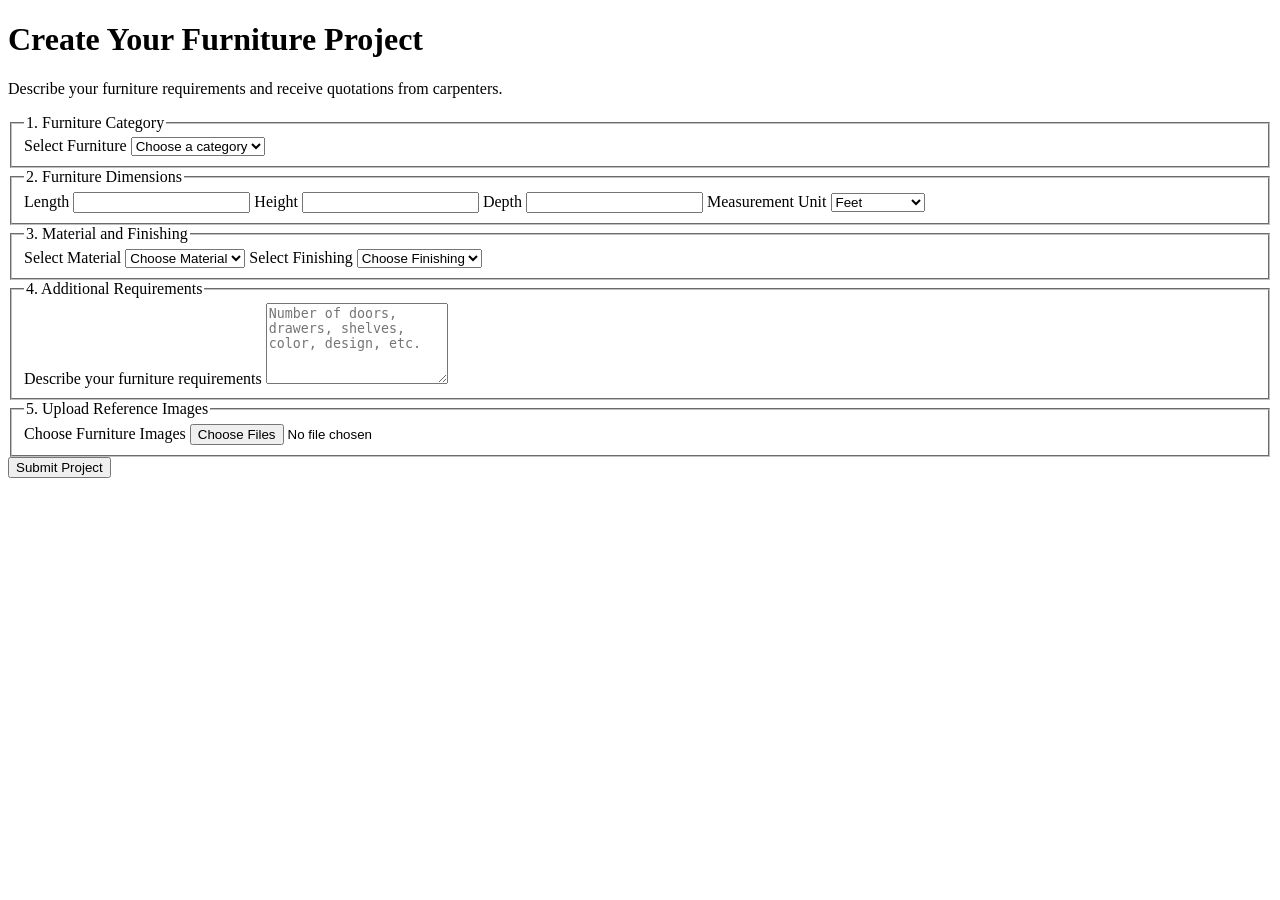
==== html/form.html @ 4b61f48a "form html" ====
<!DOCTYPE html>
<html lang="en">
<head>
    <meta charset="UTF-8">
    <meta name="viewport" content="width=device-width, initial-scale=1.0">
    <title>Create Furniture Project - CRAFTORA</title>
    <link rel="stylesheet" href="form.css">
</head>
<body>

    <main class="form-container">

        <h1>Create Your Furniture Project</h1>
        <p>Describe your furniture requirements and receive quotations from carpenters.</p>

        <form id="projectForm">

            <!-- 1. Furniture Category -->
            <fieldset>
                <legend>1. Furniture Category</legend>

                <label for="category">Select Furniture</label>
                <select id="category" name="category" required>
                    <option value="">Choose a category</option>
                    <option value="Wardrobe">Wardrobe</option>
                    <option value="Kitchen Cabinet">Kitchen Cabinet</option>
                    <option value="Study Table">Study Table</option>
                    <option value="TV Unit">TV Unit</option>
                    <option value="Bed">Bed</option>
                    <option value="Bookshelf">Bookshelf</option>
                    <option value="Other">Other</option>
                </select>
            </fieldset>

            <!-- 2. Dimensions -->
            <fieldset>
                <legend>2. Furniture Dimensions</legend>

                <label for="length">Length</label>
                <input type="number" id="length" name="length"
                       min="0.1" step="any" required>

                <label for="height">Height</label>
                <input type="number" id="height" name="height"
                       min="0.1" step="any" required>

                <label for="depth">Depth</label>
                <input type="number" id="depth" name="depth"
                       min="0.1" step="any" required>

                <label for="unit">Measurement Unit</label>
                <select id="unit" name="unit" required>
                    <option value="feet">Feet</option>
                    <option value="inches">Inches</option>
                    <option value="cm">Centimeters</option>
                </select>
            </fieldset>

            <!-- 3. Material and Finishing -->
            <fieldset>
                <legend>3. Material and Finishing</legend>

                <label for="material">Select Material</label>
                <select id="material" name="material" required>
                    <option value="">Choose Material</option>
                    <option value="MDF">MDF</option>
                    <option value="Plywood">Plywood</option>
                    <option value="Solid Wood">Solid Wood</option>
                    <option value="Chipboard">Chipboard</option>
                </select>

                <label for="finishing">Select Finishing</label>
                <select id="finishing" name="finishing" required>
                    <option value="">Choose Finishing</option>
                    <option value="Matte">Matte</option>
                    <option value="Glossy">Glossy</option>
                    <option value="Laminate">Laminate</option>
                    <option value="Polish">Polish</option>
                </select>
            </fieldset>

            <!-- 4. Additional Requirements -->
            <fieldset>
                <legend>4. Additional Requirements</legend>

                <label for="requirements">
                    Describe your furniture requirements
                </label>

                <textarea id="requirements" name="requirements"
                    rows="5"
                    placeholder="Number of doors, drawers, shelves, color, design, etc."
                    required></textarea>
            </fieldset>

            <!-- 5. Image Upload -->
            <fieldset>
                <legend>5. Upload Reference Images</legend>

                <label for="images">Choose Furniture Images</label>

                <input type="file" id="images" name="images"
                       accept="image/*" multiple>

                <div id="imagePreview"></div>
            </fieldset>

            <!-- 6. Submit -->
            <button type="submit">Submit Project</button>

            <p id="message"></p>

        </form>

    </main>

    <script src="form.js"></script>

</body>
</html>
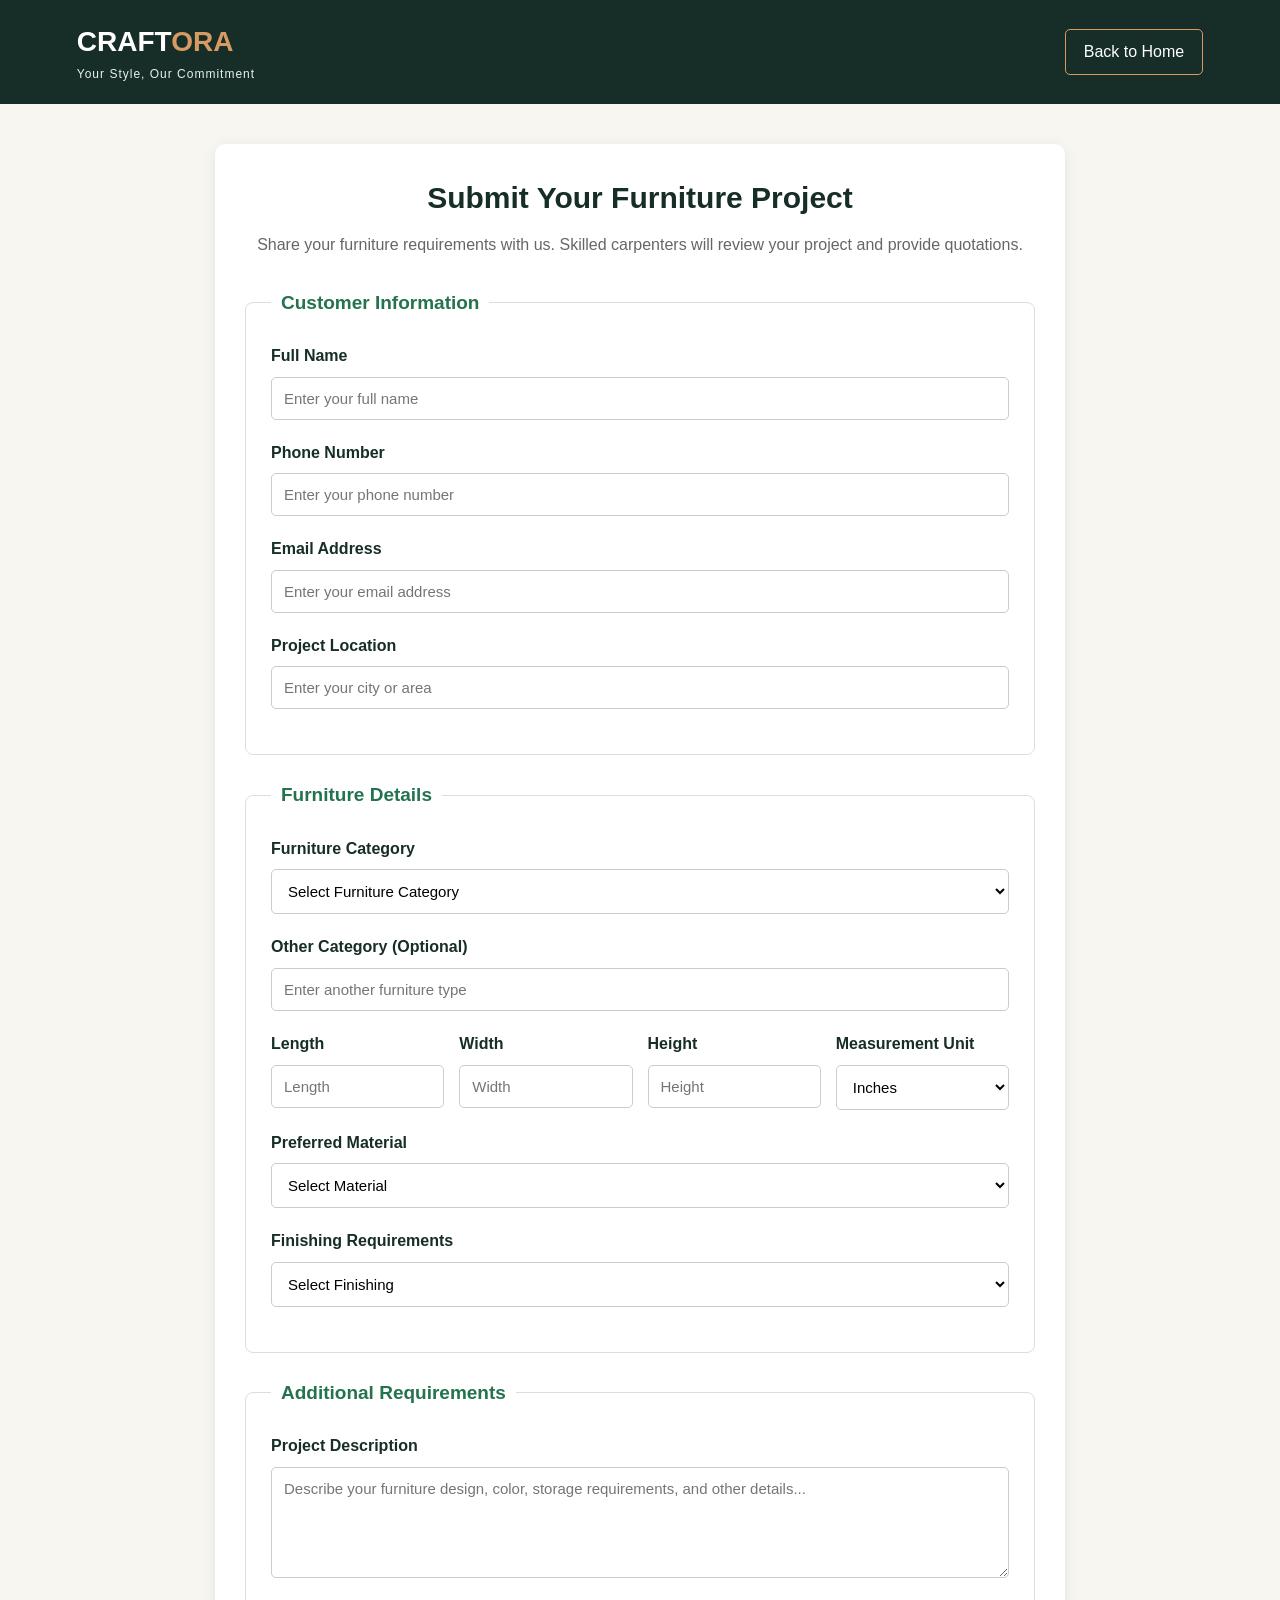
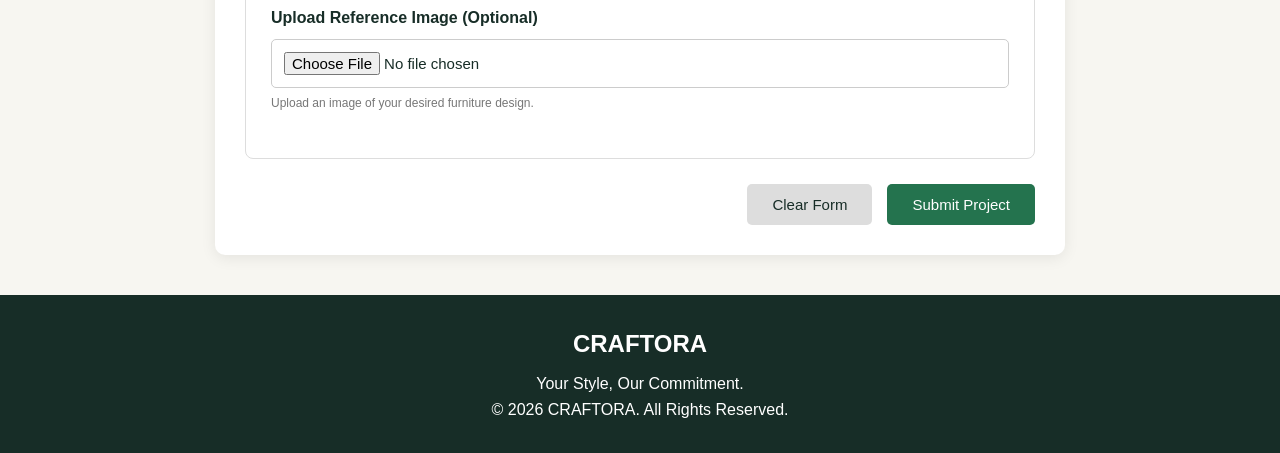
==== commit 8b2b48ee: "form html" ====
--- a/html/form.html
+++ b/html/form.html
@@ -1,121 +1,263 @@
 
 <!DOCTYPE html>
 <html lang="en">
+
 <head>
     <meta charset="UTF-8">
     <meta name="viewport" content="width=device-width, initial-scale=1.0">
-    <title>Create Furniture Project - CRAFTORA</title>
-    <link rel="stylesheet" href="form.css">
+
+    <title>Post a Project | CRAFTORA</title>
+
+    <!-- Link CSS -->
+    <link rel="stylesheet" href="../css/form.css">
 </head>
+
 <body>
 
+    <!-- HEADER -->
+    <header class="header">
+
+        <a href="../index.html" class="logo">
+            CRAFT<span>ORA</span>
+            <small>Your Style, Our Commitment</small>
+        </a>
+
+        <a href="../index.html" class="back-btn">Back to Home</a>
+
+    </header>
+
+    <!-- MAIN FORM SECTION -->
     <main class="form-container">
 
-        <h1>Create Your Furniture Project</h1>
-        <p>Describe your furniture requirements and receive quotations from carpenters.</p>
-
+        <div class="form-heading">
+            <h1>Submit Your Furniture Project</h1>
+
+            <p>
+                Share your furniture requirements with us.
+                Skilled carpenters will review your project
+                and provide quotations.
+            </p>
+        </div>
+
+        <!-- CUSTOMER PROJECT FORM -->
         <form id="projectForm">
 
-            <!-- 1. Furniture Category -->
+            <!-- CUSTOMER INFORMATION -->
             <fieldset>
-                <legend>1. Furniture Category</legend>
-
-                <label for="category">Select Furniture</label>
-                <select id="category" name="category" required>
-                    <option value="">Choose a category</option>
-                    <option value="Wardrobe">Wardrobe</option>
-                    <option value="Kitchen Cabinet">Kitchen Cabinet</option>
-                    <option value="Study Table">Study Table</option>
-                    <option value="TV Unit">TV Unit</option>
-                    <option value="Bed">Bed</option>
-                    <option value="Bookshelf">Bookshelf</option>
-                    <option value="Other">Other</option>
-                </select>
+
+                <legend>Customer Information</legend>
+
+                <div class="form-group">
+                    <label for="customerName">Full Name</label>
+                    <input
+                        type="text"
+                        id="customerName"
+                        name="customerName"
+                        placeholder="Enter your full name"
+                        required>
+                </div>
+
+                <div class="form-group">
+                    <label for="phone">Phone Number</label>
+                    <input
+                        type="tel"
+                        id="phone"
+                        name="phone"
+                        placeholder="Enter your phone number"
+                        required>
+                </div>
+
+                <div class="form-group">
+                    <label for="email">Email Address</label>
+                    <input
+                        type="email"
+                        id="email"
+                        name="email"
+                        placeholder="Enter your email address">
+                </div>
+
+                <div class="form-group">
+                    <label for="location">Project Location</label>
+                    <input
+                        type="text"
+                        id="location"
+                        name="location"
+                        placeholder="Enter your city or area"
+                        required>
+                </div>
+
             </fieldset>
 
-            <!-- 2. Dimensions -->
+            <!-- FURNITURE DETAILS -->
             <fieldset>
-                <legend>2. Furniture Dimensions</legend>
-
-                <label for="length">Length</label>
-                <input type="number" id="length" name="length"
-                       min="0.1" step="any" required>
-
-                <label for="height">Height</label>
-                <input type="number" id="height" name="height"
-                       min="0.1" step="any" required>
-
-                <label for="depth">Depth</label>
-                <input type="number" id="depth" name="depth"
-                       min="0.1" step="any" required>
-
-                <label for="unit">Measurement Unit</label>
-                <select id="unit" name="unit" required>
-                    <option value="feet">Feet</option>
-                    <option value="inches">Inches</option>
-                    <option value="cm">Centimeters</option>
-                </select>
+
+                <legend>Furniture Details</legend>
+
+                <div class="form-group">
+                    <label for="category">Furniture Category</label>
+
+                    <select id="category" name="category" required>
+                        <option value="">Select Furniture Category</option>
+                        <option value="Wardrobe">Wardrobe</option>
+                        <option value="Bed">Bed</option>
+                        <option value="Door">Door</option>
+                        <option value="Kitchen Cabinet">Kitchen Cabinet</option>
+                        <option value="Study Table">Study Table</option>
+                        <option value="Office Furniture">Office Furniture</option>
+                        <option value="Other">Other</option>
+                    </select>
+                </div>
+
+                <div class="form-group">
+                    <label for="customCategory">Other Category (Optional)</label>
+                    <input
+                        type="text"
+                        id="customCategory"
+                        name="customCategory"
+                        placeholder="Enter another furniture type">
+                </div>
+
+                <div class="dimensions">
+
+                    <div class="form-group">
+                        <label for="length">Length</label>
+                        <input
+                            type="number"
+                            id="length"
+                            name="length"
+                            placeholder="Length"
+                            min="0"
+                            step="any"
+                            required>
+                    </div>
+
+                    <div class="form-group">
+                        <label for="width">Width</label>
+                        <input
+                            type="number"
+                            id="width"
+                            name="width"
+                            placeholder="Width"
+                            min="0"
+                            step="any"
+                            required>
+                    </div>
+
+                    <div class="form-group">
+                        <label for="height">Height</label>
+                        <input
+                            type="number"
+                            id="height"
+                            name="height"
+                            placeholder="Height"
+                            min="0"
+                            step="any"
+                            required>
+                    </div>
+
+                    <div class="form-group">
+                        <label for="unit">Measurement Unit</label>
+
+                        <select id="unit" name="unit" required>
+                            <option value="inches">Inches</option>
+                            <option value="feet">Feet</option>
+                            <option value="cm">Centimeters</option>
+                        </select>
+                    </div>
+
+                </div>
+
+                <div class="form-group">
+                    <label for="material">Preferred Material</label>
+
+                    <select id="material" name="material" required>
+                        <option value="">Select Material</option>
+                        <option value="Solid Wood">Solid Wood</option>
+                        <option value="Plywood">Plywood</option>
+                        <option value="MDF">MDF</option>
+                        <option value="Particle Board">Particle Board</option>
+                        <option value="Laminate">Laminate</option>
+                        <option value="Other">Other</option>
+                    </select>
+                </div>
+
+                <div class="form-group">
+                    <label for="finishing">Finishing Requirements</label>
+
+                    <select id="finishing" name="finishing" required>
+                        <option value="">Select Finishing</option>
+                        <option value="Polish">Polish</option>
+                        <option value="Paint">Paint</option>
+                        <option value="Laminate Finish">Laminate Finish</option>
+                        <option value="Natural Wood Finish">Natural Wood Finish</option>
+                        <option value="No Finishing">No Finishing</option>
+                        <option value="Other">Other</option>
+                    </select>
+                </div>
+
             </fieldset>
 
-            <!-- 3. Material and Finishing -->
+            <!-- ADDITIONAL REQUIREMENTS -->
             <fieldset>
-                <legend>3. Material and Finishing</legend>
-
-                <label for="material">Select Material</label>
-                <select id="material" name="material" required>
-                    <option value="">Choose Material</option>
-                    <option value="MDF">MDF</option>
-                    <option value="Plywood">Plywood</option>
-                    <option value="Solid Wood">Solid Wood</option>
-                    <option value="Chipboard">Chipboard</option>
-                </select>
-
-                <label for="finishing">Select Finishing</label>
-                <select id="finishing" name="finishing" required>
-                    <option value="">Choose Finishing</option>
-                    <option value="Matte">Matte</option>
-                    <option value="Glossy">Glossy</option>
-                    <option value="Laminate">Laminate</option>
-                    <option value="Polish">Polish</option>
-                </select>
+
+                <legend>Additional Requirements</legend>
+
+                <div class="form-group">
+                    <label for="description">Project Description</label>
+
+                    <textarea
+                        id="description"
+                        name="description"
+                        rows="5"
+                        placeholder="Describe your furniture design, color, storage requirements, and other details..."
+                        required></textarea>
+                </div>
+
+                <div class="form-group">
+                    <label for="referenceImage">
+                        Upload Reference Image (Optional)
+                    </label>
+
+                    <input
+                        type="file"
+                        id="referenceImage"
+                        name="referenceImage"
+                        accept="image/*">
+
+                    <small>
+                        Upload an image of your desired furniture design.
+                    </small>
+                </div>
+
             </fieldset>
 
-            <!-- 4. Additional Requirements -->
-            <fieldset>
-                <legend>4. Additional Requirements</legend>
-
-                <label for="requirements">
-                    Describe your furniture requirements
-                </label>
-
-                <textarea id="requirements" name="requirements"
-                    rows="5"
-                    placeholder="Number of doors, drawers, shelves, color, design, etc."
-                    required></textarea>
-            </fieldset>
-
-            <!-- 5. Image Upload -->
-            <fieldset>
-                <legend>5. Upload Reference Images</legend>
-
-                <label for="images">Choose Furniture Images</label>
-
-                <input type="file" id="images" name="images"
-                       accept="image/*" multiple>
-
-                <div id="imagePreview"></div>
-            </fieldset>
-
-            <!-- 6. Submit -->
-            <button type="submit">Submit Project</button>
-
-            <p id="message"></p>
+            <!-- SUBMIT BUTTON -->
+            <div class="form-buttons">
+
+                <button type="reset" class="reset-btn">
+                    Clear Form
+                </button>
+
+                <button type="submit" class="submit-btn">
+                    Submit Project
+                </button>
+
+            </div>
 
         </form>
 
     </main>
 
-    <script src="form.js"></script>
+    <!-- FOOTER -->
+    <footer class="footer">
+        <h3>CRAFTORA</h3>
+        <p>Your Style, Our Commitment.</p>
+        <p>&copy; 2026 CRAFTORA. All Rights Reserved.</p>
+    </footer>
+
+    <!-- Link JavaScript -->
+    <script src="../javascript/form.js"></script>
 
 </body>
 </html>
+
--- a/css/form.css
+++ b/css/form.css
@@ -0,0 +1,236 @@
+
+
+/* GENERAL STYLING */
+* {
+    margin: 0;
+    padding: 0;
+    box-sizing: border-box;
+    font-family: Arial, sans-serif;
+}
+
+body {
+    background-color: #F7F6F1;
+    color: #172D27;
+    line-height: 1.6;
+}
+
+/* HEADER */
+.header {
+    background-color: #172D27;
+    padding: 20px 6%;
+    display: flex;
+    justify-content: space-between;
+    align-items: center;
+}
+
+.logo {
+    color: white;
+    font-size: 28px;
+    font-weight: bold;
+    text-decoration: none;
+}
+
+.logo span {
+    color: #D69B62;
+}
+
+.logo small {
+    display: block;
+    font-size: 12px;
+    font-weight: normal;
+    color: #E8F0EB;
+    letter-spacing: 1px;
+}
+
+.back-btn {
+    color: white;
+    text-decoration: none;
+    border: 1px solid #D69B62;
+    padding: 9px 18px;
+    border-radius: 5px;
+}
+
+.back-btn:hover {
+    background-color: #D69B62;
+    color: #172D27;
+}
+
+/* MAIN FORM CONTAINER */
+.form-container {
+    max-width: 850px;
+    margin: 40px auto;
+    padding: 30px;
+    background-color: white;
+    border-radius: 10px;
+    box-shadow: 0 3px 15px rgba(0, 0, 0, 0.08);
+}
+
+/* FORM HEADING */
+.form-heading {
+    text-align: center;
+    margin-bottom: 30px;
+}
+
+.form-heading h1 {
+    color: #172D27;
+    font-size: 30px;
+    margin-bottom: 10px;
+}
+
+.form-heading p {
+    color: #666;
+}
+
+/* FIELDSETS */
+fieldset {
+    border: 1px solid #ddd;
+    border-radius: 8px;
+    padding: 25px;
+    margin-bottom: 25px;
+}
+
+legend {
+    color: #24734E;
+    font-size: 19px;
+    font-weight: bold;
+    padding: 0 10px;
+}
+
+/* FORM GROUPS */
+.form-group {
+    margin-bottom: 20px;
+}
+
+.form-group label {
+    display: block;
+    font-weight: bold;
+    margin-bottom: 8px;
+    color: #172D27;
+}
+
+.form-group input,
+.form-group select,
+.form-group textarea {
+    width: 100%;
+    padding: 12px;
+    border: 1px solid #ccc;
+    border-radius: 5px;
+    font-size: 15px;
+    outline: none;
+    background-color: #fff;
+}
+
+.form-group input:focus,
+.form-group select:focus,
+.form-group textarea:focus {
+    border-color: #24734E;
+    box-shadow: 0 0 4px rgba(36, 115, 78, 0.2);
+}
+
+.form-group textarea {
+    resize: vertical;
+}
+
+.form-group small {
+    display: block;
+    color: #777;
+    margin-top: 6px;
+    font-size: 12px;
+}
+
+/* DIMENSIONS */
+.dimensions {
+    display: grid;
+    grid-template-columns: repeat(4, 1fr);
+    gap: 15px;
+}
+
+/* FORM BUTTONS */
+.form-buttons {
+    display: flex;
+    justify-content: flex-end;
+    gap: 15px;
+    margin-top: 25px;
+}
+
+.submit-btn,
+.reset-btn {
+    padding: 12px 25px;
+    border: none;
+    border-radius: 5px;
+    font-size: 15px;
+    cursor: pointer;
+}
+
+.submit-btn {
+    background-color: #24734E;
+    color: white;
+}
+
+.submit-btn:hover {
+    background-color: #172D27;
+}
+
+.reset-btn {
+    background-color: #ddd;
+    color: #172D27;
+}
+
+.reset-btn:hover {
+    background-color: #bbb;
+}
+
+/* FOOTER */
+.footer {
+    background-color: #172D27;
+    color: white;
+    text-align: center;
+    padding: 30px 20px;
+}
+
+.footer h3 {
+    margin-bottom: 8px;
+    font-size: 24px;
+}
+
+/* RESPONSIVE DESIGN */
+@media (max-width: 768px) {
+
+    .form-container {
+        margin: 20px;
+        padding: 20px;
+    }
+
+    .dimensions {
+        grid-template-columns: repeat(2, 1fr);
+    }
+
+    .form-heading h1 {
+        font-size: 24px;
+    }
+}
+
+@media (max-width: 480px) {
+
+    .header {
+        flex-direction: column;
+        gap: 15px;
+    }
+
+    .dimensions {
+        grid-template-columns: 1fr;
+    }
+
+    .form-buttons {
+        flex-direction: column;
+    }
+
+    .submit-btn,
+    .reset-btn {
+        width: 100%;
+    }
+
+    fieldset {
+        padding: 15px;
+    }
+}
